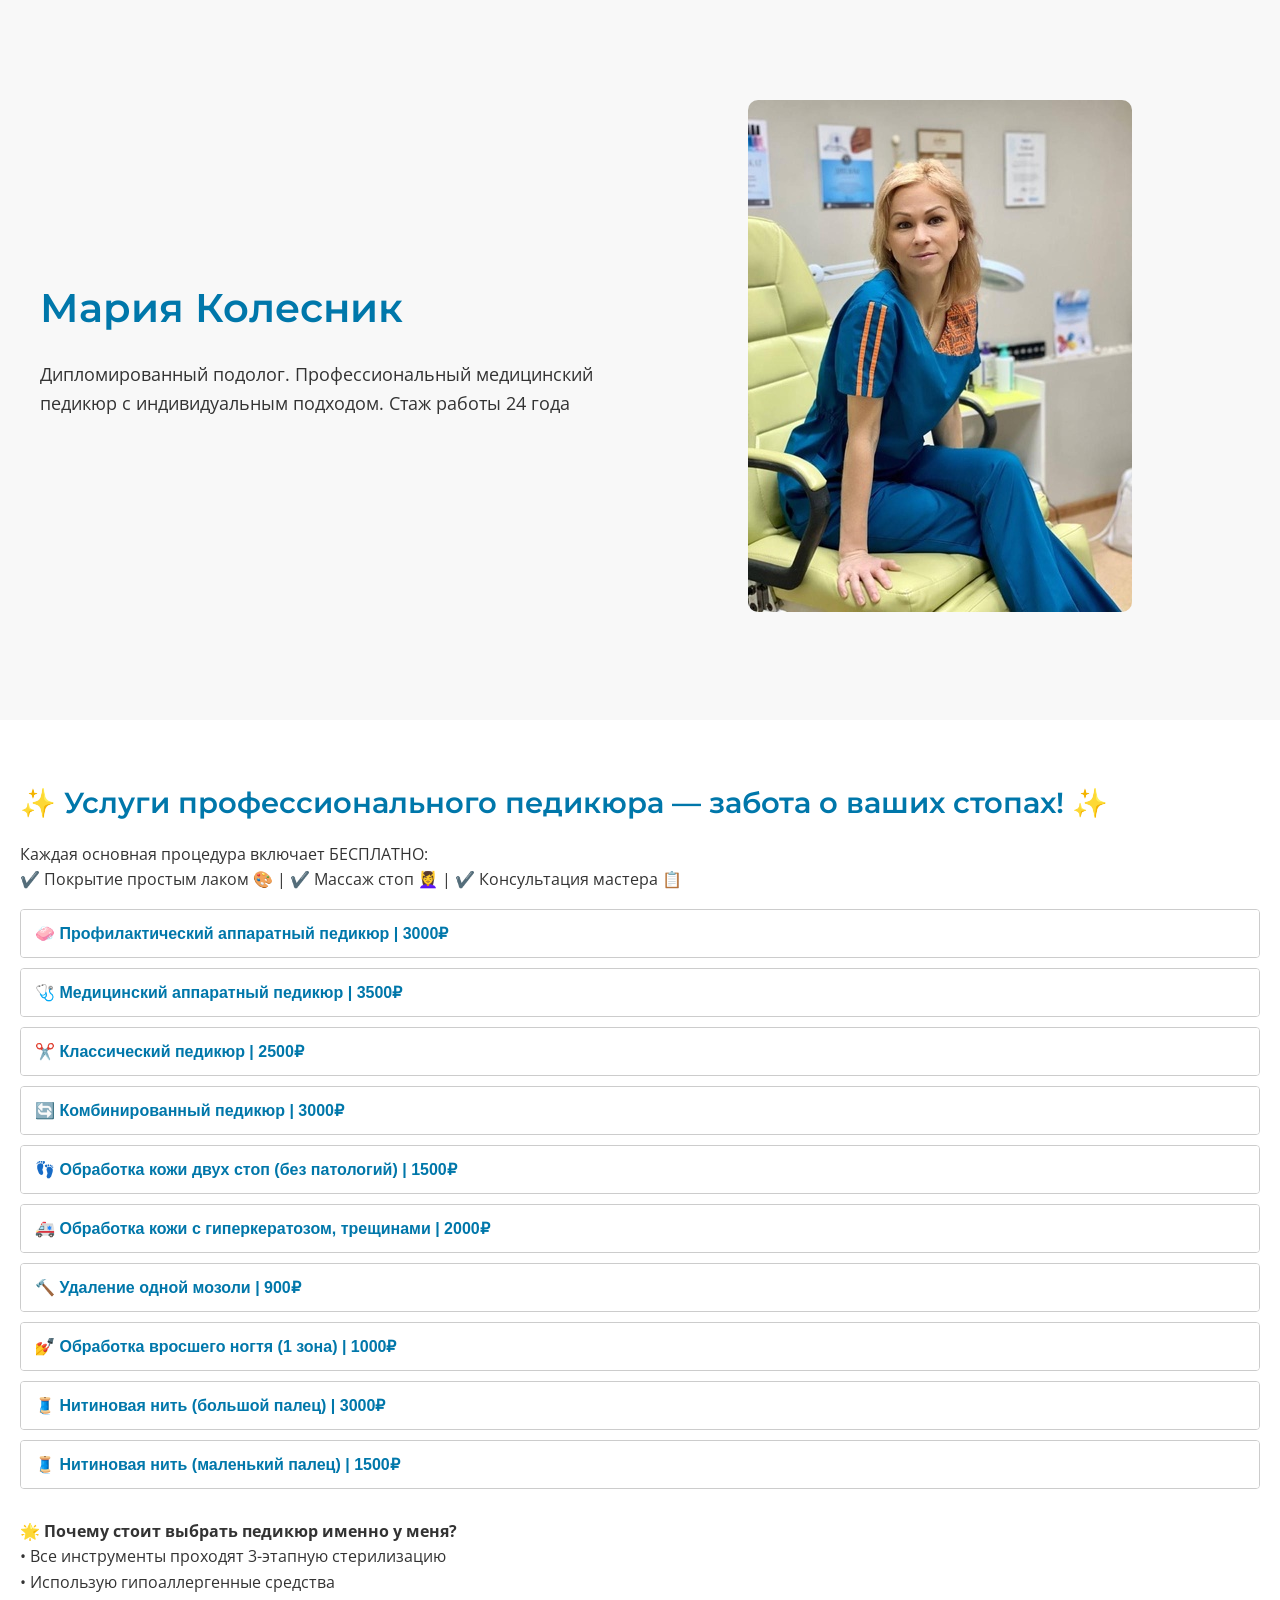
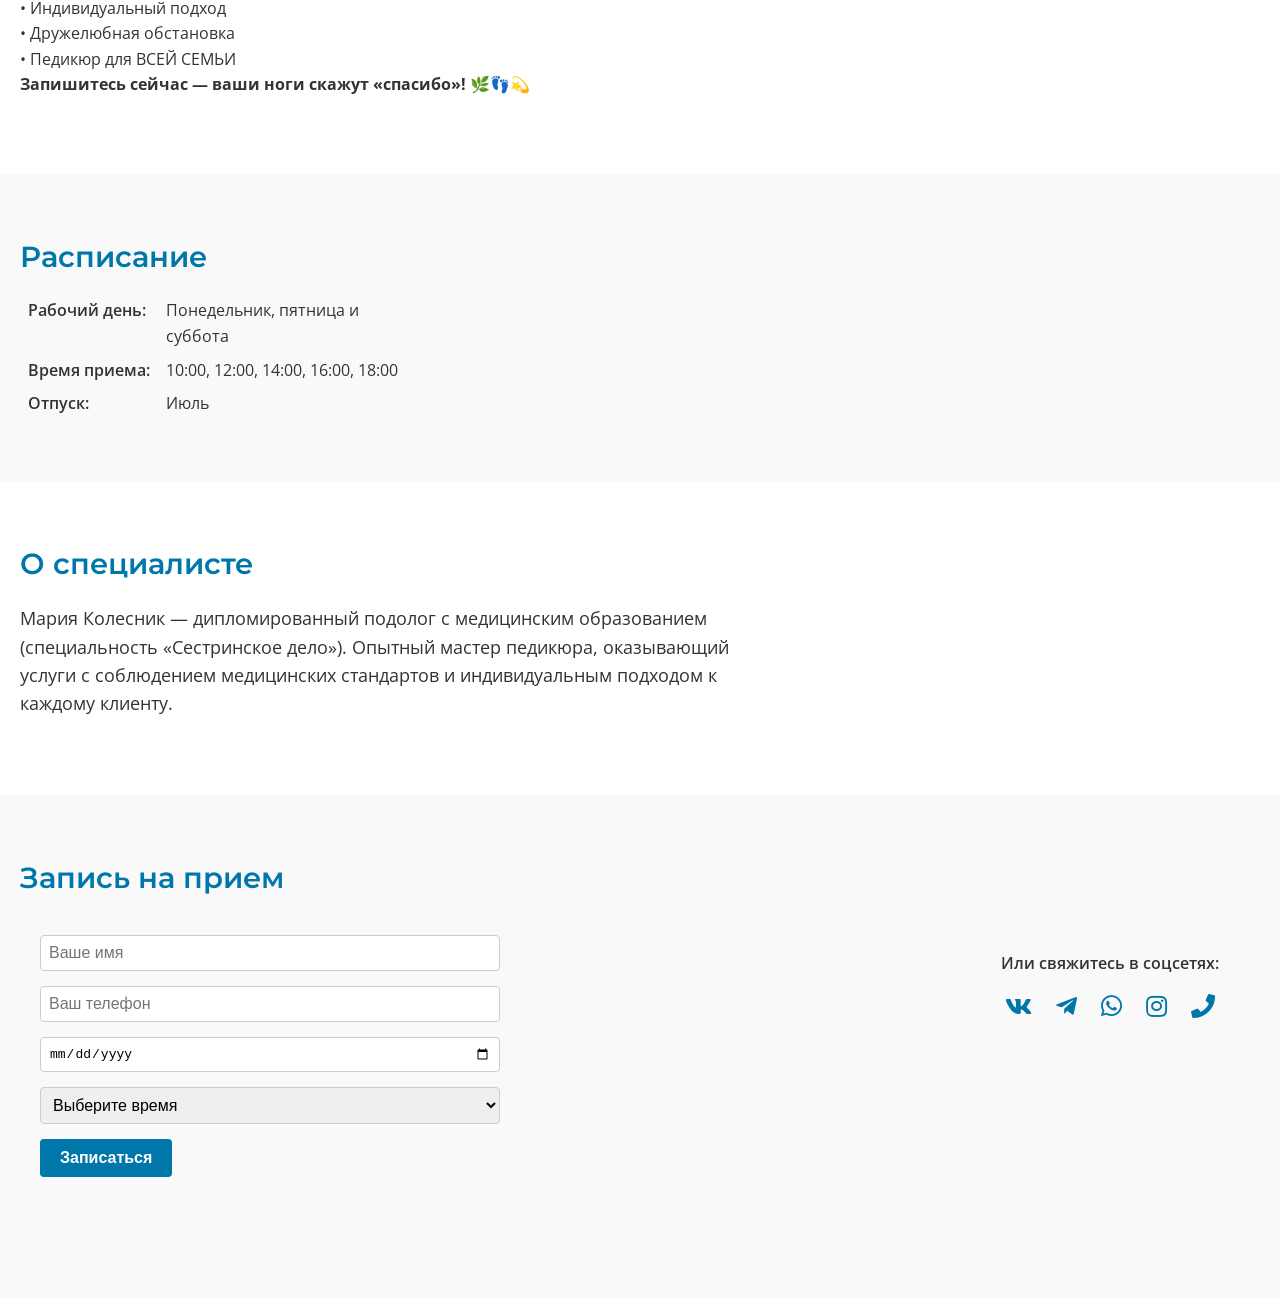
==== main.html @ e8ebe59e "Rename indexmain.html to main.html" ====
<!DOCTYPE html>
<html lang="ru">
<head>
  <meta charset="UTF-8">
  <meta name="viewport" content="width=device-width, initial-scale=1.0">
  <title>Мария – Мастер педикюра</title>
  <!-- Google Fonts -->
  <link href="https://fonts.googleapis.com/css2?family=Montserrat:wght@400;600&family=Open+Sans:wght@400;600&display=swap" rel="stylesheet">
  <!-- Font Awesome -->
  <link rel="stylesheet" href="https://cdnjs.cloudflare.com/ajax/libs/font-awesome/5.15.4/css/all.min.css">
  <!-- Canonical -->
  <link rel="canonical" href="https://masyana90.github.io/price/" />

  <!-- Open Graph (для соцсетей) -->
  <meta property="og:type" content="website" />
  <meta property="og:site_name" content="Записаться на медицинский педикюр" />
  <meta property="og:title" content="Понедельник,Пятница и Суббота с 10 до 20" />
  <meta property="og:description" content="Женский и мужской педикюр во Всеволожске" />
  <meta property="og:image" content="maria.jpg" />
  <meta property="og:image:alt" content="Записаться на медицинский педикюр" />
  <meta property="og:image:width" content="1200" />
  <meta property="og:image:height" content="630" />
  <meta property="og:url" content="https://masyana90.github.io/price/" />

  <!-- Description и Author -->
  <meta name="description" content="Записаться на медицинский педикюр">
  <meta name="author" content="Мария">
  <style>
    /* Reset and base styles */
    * {
      box-sizing: border-box;
    }
    body {
      margin: 0;
      font-family: 'Open Sans', sans-serif;
      color: #333;
      line-height: 1.6;
    }
    h1, h2, h3, h4, h5, h6 {
      margin-top: 0;
      font-family: 'Montserrat', sans-serif;
      color: #0077aa;
    }
    h1 {
      font-size: 2.5em;
      font-weight: 600;
      margin-bottom: 0.5em;
    }
    h2 {
      font-size: 1.8em;
      font-weight: 600;
      margin-bottom: 0.5em;
    }
    h3 {
      font-size: 1.3em;
      font-weight: 600;
      margin-bottom: 0.5em;
    }
    p {
      margin-bottom: 1em;
    }
    section {
      padding: 60px 20px;
    }
    /* Hero section */
    #hero {
      background-color: #f8f8f8;
      display: flex;
      align-items: center;
      justify-content: center;
      flex-wrap: wrap;
      text-align: left;
      padding: 80px 20px;
    }
    #hero .hero-text {
      flex: 1 1 400px;
      min-width: 300px;
      max-width: 600px;
      padding: 20px;
    }
    #hero .hero-text h1 {
      color: #0077aa;
    }
    #hero .hero-text p {
      font-size: 1.1em;
      margin-bottom: 1.5em;
    }
    #hero .hero-image {
      flex: 1 1 400px;
      min-width: 300px;
      text-align: center;
      padding: 20px;
    }
    #hero .hero-image img {
      max-width: 100%;
      height: auto;
      border-radius: 10px;
    }
    /* Services section */
    #services {
      background-color: #ffffff;
    }
    #services .service-list {
      list-style: none;
      padding: 0;
      margin: 0;
      max-width: 600px;
      margin-bottom: 20px;
    }
    #services .service-list li {
      display: flex;
      justify-content: space-between;
      align-items: flex-start;
      padding: 8px 0;
      border-bottom: 1px solid #ddd;
    }
    #services .service-list li span.price {
      font-weight: 600;
      white-space: nowrap;
      margin-left: 20px;
    }
    /* Schedule section */
    #schedule {
      background-color: #f9f9f9;
    }
    #schedule table {
      border-collapse: collapse;
      width: 100%;
      max-width: 400px;
    }
    #schedule table td {
      padding: 4px 8px;
      vertical-align: top;
    }
    #schedule table td:first-child {
      font-weight: 600;
      white-space: nowrap;
    }
    /* About section */
    #about {
      background-color: #ffffff;
      max-width: 800px;
    }
    #about p {
      font-size: 1.1em;
    }
    /* Contact/Booking section */
    #contact {
      background-color: #f9f9f9;
    }
    #contact .contact-container {
      display: flex;
      align-items: flex-start;
      justify-content: space-between;
      flex-wrap: wrap;
    }
    #contact .form-container {
      flex: 1 1 300px;
      max-width: 500px;
      padding: 20px;
    }
    #contact .form-container form {
      display: flex;
      flex-direction: column;
    }
    #contact .form-container label {
      margin-bottom: 5px;
      font-weight: 600;
    }
    #contact .form-container input,
    #contact .form-container select {
      padding: 8px;
      margin-bottom: 15px;
      font-size: 1em;
      border: 1px solid #ccc;
      border-radius: 4px;
    }
    #contact .form-container input[type="text"],
    #contact .form-container input[type="tel"],
    #contact .form-container input[type="date"],
    #contact .form-container select {
      width: 100%;
    }
    #contact .form-container input[type="submit"] {
      background-color: #0077aa;
      color: #fff;
      padding: 10px 20px;
      font-size: 1em;
      font-weight: 600;
      border: none;
      border-radius: 4px;
      cursor: pointer;
      width: fit-content;
    }
    #contact .form-container input[type="submit"]:hover {
      background-color: #005f88;
    }
    #contact .social-container {
      flex: 1 1 200px;
      max-width: 300px;
      padding: 20px;
      text-align: center;
    }
    #contact .social-container p {
      margin-bottom: 10px;
      font-weight: 600;
    }
    #contact .social-container a {
      display: inline-block;
      color: #0077aa;
      font-size: 1.5em;
      margin: 0 10px;
      text-decoration: none;
    }
    #contact .social-container a:hover {
      color: #005f88;
    }
    /* Responsive adjustments */
    @media (max-width: 768px) {
      #hero {
        text-align: center;
      }
      #hero .hero-text {
        max-width: 100%;
      }
      #contact .contact-container {
        flex-direction: column;
        align-items: stretch;
      }
      #contact .social-container {
        text-align: center;
      }
    }
  </style>
</head>
<body>

<!-- Hero Section -->
<section id="hero">
  <div class="hero-text">
    <h1>Мария Колесник</h1>
    <p>Дипломированный подолог. Профессиональный медицинский педикюр с индивидуальным подходом. Стаж работы 24 года</p>
  </div>
  <div class="hero-image">
    <img src="maria.jpg" alt="мастер педикюра">
  </div>
</section>

<!-- Services Section -->
<section id="services">
  <h2>✨ Услуги профессионального педикюра — забота о ваших стопах! ✨</h2>
  <p>Каждая основная процедура включает БЕСПЛАТНО:<br>
    ✔️ Покрытие простым лаком 🎨 | ✔️ Массаж стоп 💆‍♀️ | ✔️ Консультация мастера 📋</p>

  <div class="accordion">
    <div class="accordion-item">
      <button>🧼 Профилактический аппаратный педикюр | 3000₽</button>
      <div class="panel">Аппаратная обработка 10 ногтевых пластин + стопы без боли. Удаление огрубевшей кожи, профилактика вросших ногтей. Идеально для регулярного ухода.</div>
    </div>
    <div class="accordion-item">
      <button>🩺 Медицинский аппаратный педикюр | 3500₽</button>
      <div class="panel">Профессиональная обработка при гиперкератозе, диабетической стопе, псориазе. Безопасно, стерильно, с индивидуальным подбором средств для домашнего ухода.</div>
    </div>
    <div class="accordion-item">
      <button>✂️ Классический педикюр | 2500₽</button>
      <div class="panel">Обработка стоп бритвенным станком + 10 ногтевых пластин. Техника выполнения в лучших традициях классической школы педикюра.</div>
    </div>
    <div class="accordion-item">
      <button>🔄 Комбинированный педикюр | 3000₽</button>
      <div class="panel">Сочетание аппарата + классики. Индивидуальный подход к каждой стопе.</div>
    </div>
    <div class="accordion-item">
      <button>👣 Обработка кожи двух стоп (без патологий) | 1500₽</button>
      <div class="panel">Для тех, кто ценит быстроту и ухоженный вид.</div>
    </div>
    <div class="accordion-item">
      <button>🚑 Обработка кожи с гиперкератозом, трещинами | 2000₽</button>
      <div class="panel">Глубокое удаление натоптышей, проработка трещин, псориаз, ДС. Без обработки ногтей.</div>
    </div>
    <div class="accordion-item">
      <button>🔨 Удаление одной мозоли | 900₽</button>
      <div class="panel">Стержневые, плоские, межпальцевые мозоли.</div>
    </div>
    <div class="accordion-item">
      <button>💅 Обработка вросшего ногтя (1 зона) | 1000₽</button>
      <div class="panel">Корректируем форму, снимаем воспаление.</div>
    </div>
    <div class="accordion-item">
      <button>🧵 Нитиновая нить (большой палец) | 3000₽</button>
      <div class="panel">Коррекция с помощью нитиноловой нити.</div>
    </div>
    <div class="accordion-item">
      <button>🧵 Нитиновая нить (маленький палец) | 1500₽</button>
      <div class="panel">Без боли, не влияет на образ жизни.</div>
    </div>
  </div>

  <p style="margin-top: 30px;">
    🌟 <strong>Почему стоит выбрать педикюр именно у меня?</strong><br>
    • Все инструменты проходят 3-этапную стерилизацию<br>
    • Использую гипоаллергенные средства<br>
    • Индивидуальный подход<br>
    • Дружелюбная обстановка<br>
    • Педикюр для ВСЕЙ СЕМЬИ<br>
    <strong>Запишитесь сейчас — ваши ноги скажут «спасибо»! 🌿👣💫</strong>
  </p>
</section>

<style>
  .accordion .accordion-item {
    margin-bottom: 10px;
    border: 1px solid #ccc;
    border-radius: 4px;
    overflow: hidden;
  }

  .accordion button {
    background-color: #fff;
    color: #0077aa;
    font-weight: bold;
    font-size: 1em;
    padding: 14px;
    width: 100%;
    text-align: left;
    border: none;
    outline: none;
    cursor: pointer;
    transition: background-color 0.2s ease;
  }

  .accordion button:hover {
    background-color: #f1f1f1;
  }

  .accordion .panel {
    padding: 0 14px 14px 14px;
    background-color: #fff;
    display: none;
    font-size: 0.95em;
    line-height: 1.4;
    color: #333;
  }

  .accordion .active + .panel {
    display: block;
  }
</style>

<script>
  document.querySelectorAll('.accordion button').forEach(btn => {
    btn.addEventListener('click', function () {
      const panel = this.nextElementSibling;
      const isOpen = this.classList.contains('active');

      document.querySelectorAll('.accordion button').forEach(b => b.classList.remove('active'));
      document.querySelectorAll('.accordion .panel').forEach(p => p.style.display = 'none');

      if (!isOpen) {
        this.classList.add('active');
        panel.style.display = 'block';
      }
    });
  });
</script>


<!-- Schedule Section -->
<section id="schedule">
  <h2>Расписание</h2>
  <table>
    <tr><td>Рабочий день:</td><td>Понедельник, пятница и суббота</td></tr>
    <tr><td>Время приема:</td><td>10:00, 12:00, 14:00, 16:00, 18:00</td></tr>
    <tr><td>Отпуск:</td><td>Июль</td></tr>
  </table>
</section>

<!-- About Section -->
<section id="about">
  <h2>О специалисте</h2>
  <p>Мария Колесник — дипломированный подолог с медицинским образованием (специальность «Сестринское дело»). Опытный мастер педикюра, оказывающий услуги с соблюдением медицинских стандартов и индивидуальным подходом к каждому клиенту.</p>
</section>

<!-- Contact & Booking Section -->
<section id="contact">
  <h2>Запись на прием</h2>
  <div class="contact-container">
    <div class="form-container">
      <form id="tg-form">
        <input type="text" name="name" placeholder="Ваше имя" required />
        <input type="tel" name="phone" placeholder="Ваш телефон" required />
        <input type="date" name="date" id="date" required />
        <select name="time" required>
          <option disabled selected>Выберите время</option>
          <option>10:00</option><option>12:00</option><option>14:00</option><option>16:00</option><option>18:00</option>
        </select>
        <input type="submit" value="Записаться" />
        <p id="status" style="margin-top: 10px; color: green;"></p>
      </form>

    </div>
    <div class="social-container">
      <p>Или свяжитесь в соцсетях:</p>
      <a href="https://vk.com/maria_masyana" target="_blank" aria-label="VK"><i class="fab fa-vk"></i></a>
      <a href="https://telegram.me/Maria_Masyana" target="_blank" aria-label="Telegram"><i class="fab fa-telegram-plane"></i></a>
      <a href="https://wa.me/79215774616" target="_blank" aria-label="WhatsApp"><i class="fab fa-whatsapp"></i></a>
      <a href="https://www.instagram.com/manyunya_kol" target="_blank" aria-label="Instagram"><i class="fab fa-instagram"></i></a>
      <a href="tel:+79215774616" target="_blank" aria-label="Phone"><i class="fa fa-phone"></i></a>
    </div>
  </div>
</section>

<script>
  const allowedDays = [1, 5, 6]; // Пн, Пт, Сб

  document.getElementById("date").addEventListener("input", function () {
    const day = new Date(this.value).getDay();
    if (!allowedDays.includes(day)) {
      alert("Вы можете записаться только на понедельник, пятницу или субботу.");
      this.value = "";
    }
  });

  document.getElementById("tg-form").addEventListener("submit", function(e) {
    e.preventDefault();

    const name = this.name.value.trim();
    const phone = this.phone.value.trim();
    const date = this.date.value;
    const time = this.time.value;

    const message = `🦶 Запись на педикюр:\n👤 Имя: ${name}\n📞 Телефон: ${phone}\n📅 Дата: ${date}\n⏰ Время: ${time}`;

    fetch("https://api.telegram.org/bot7673985541:AAH2PnkO-TW1i09ZSHFwMLa7Gj8NghOZi14/sendMessage", {
      method: "POST",
      headers: { "Content-Type": "application/json" },
      body: JSON.stringify({
        chat_id: "2091631815",
        text: message
      })
    })
            .then(res => {
              if (res.ok) {
                document.getElementById("status").textContent = "✅ Запрос отправлен!";
                this.reset();
              } else {
                document.getElementById("status").textContent = "❌ Ошибка при отправке.";
              }
            })
            .catch(() => {
              document.getElementById("status").textContent = "❌ Не удалось отправить сообщение.";
            });
  });
</script>


</body>
</html>
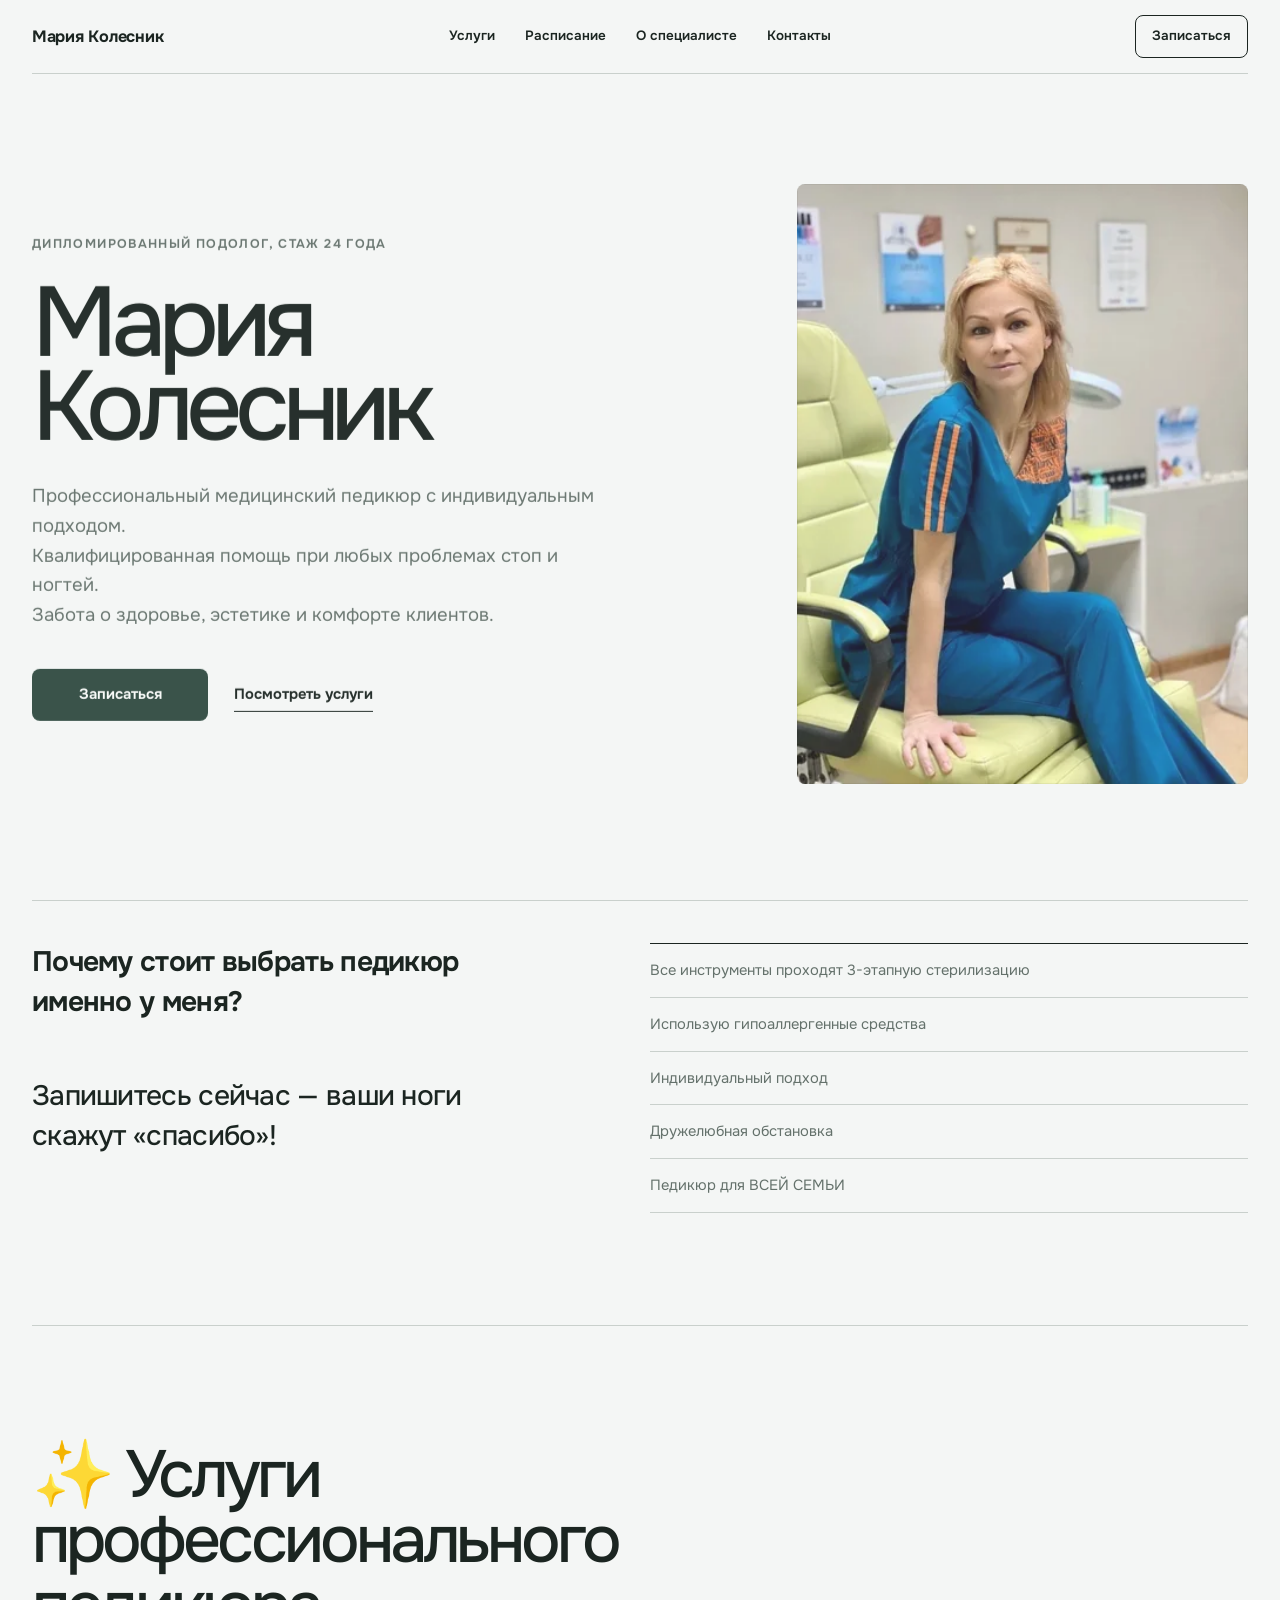
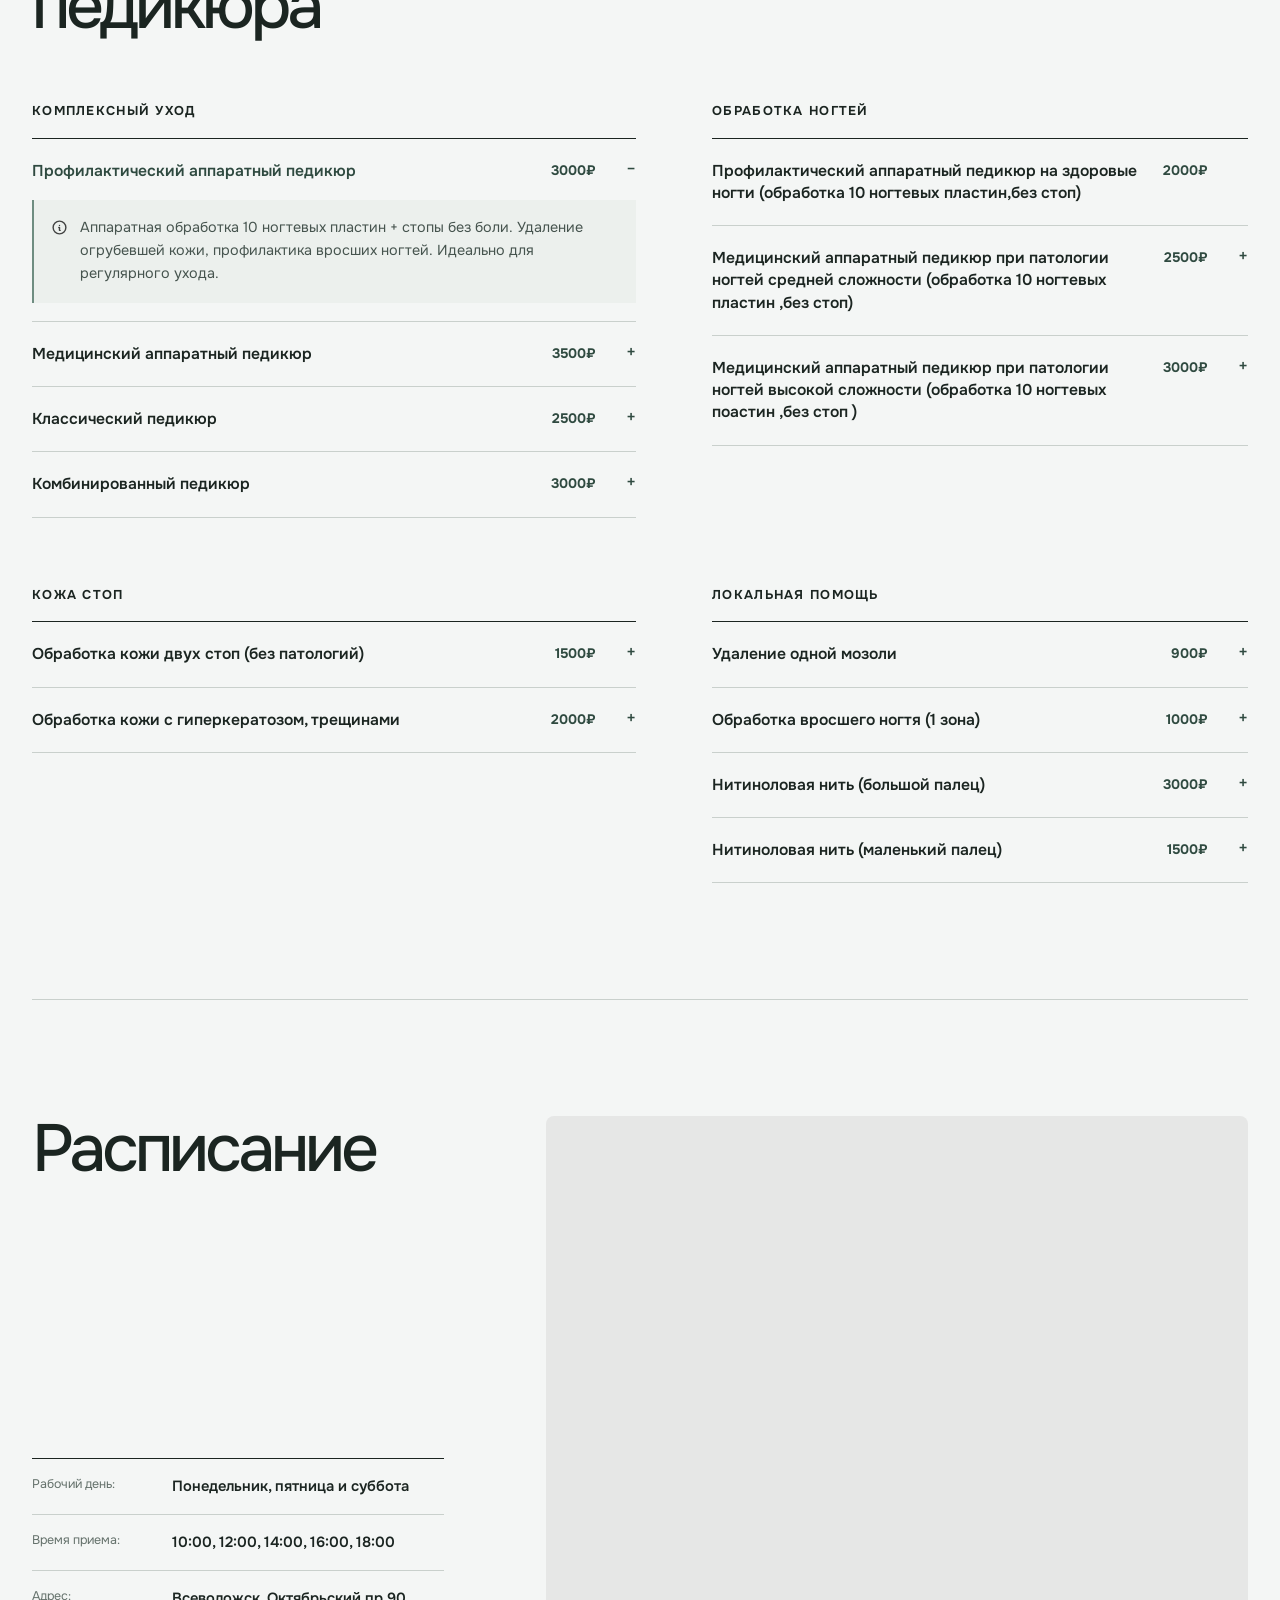
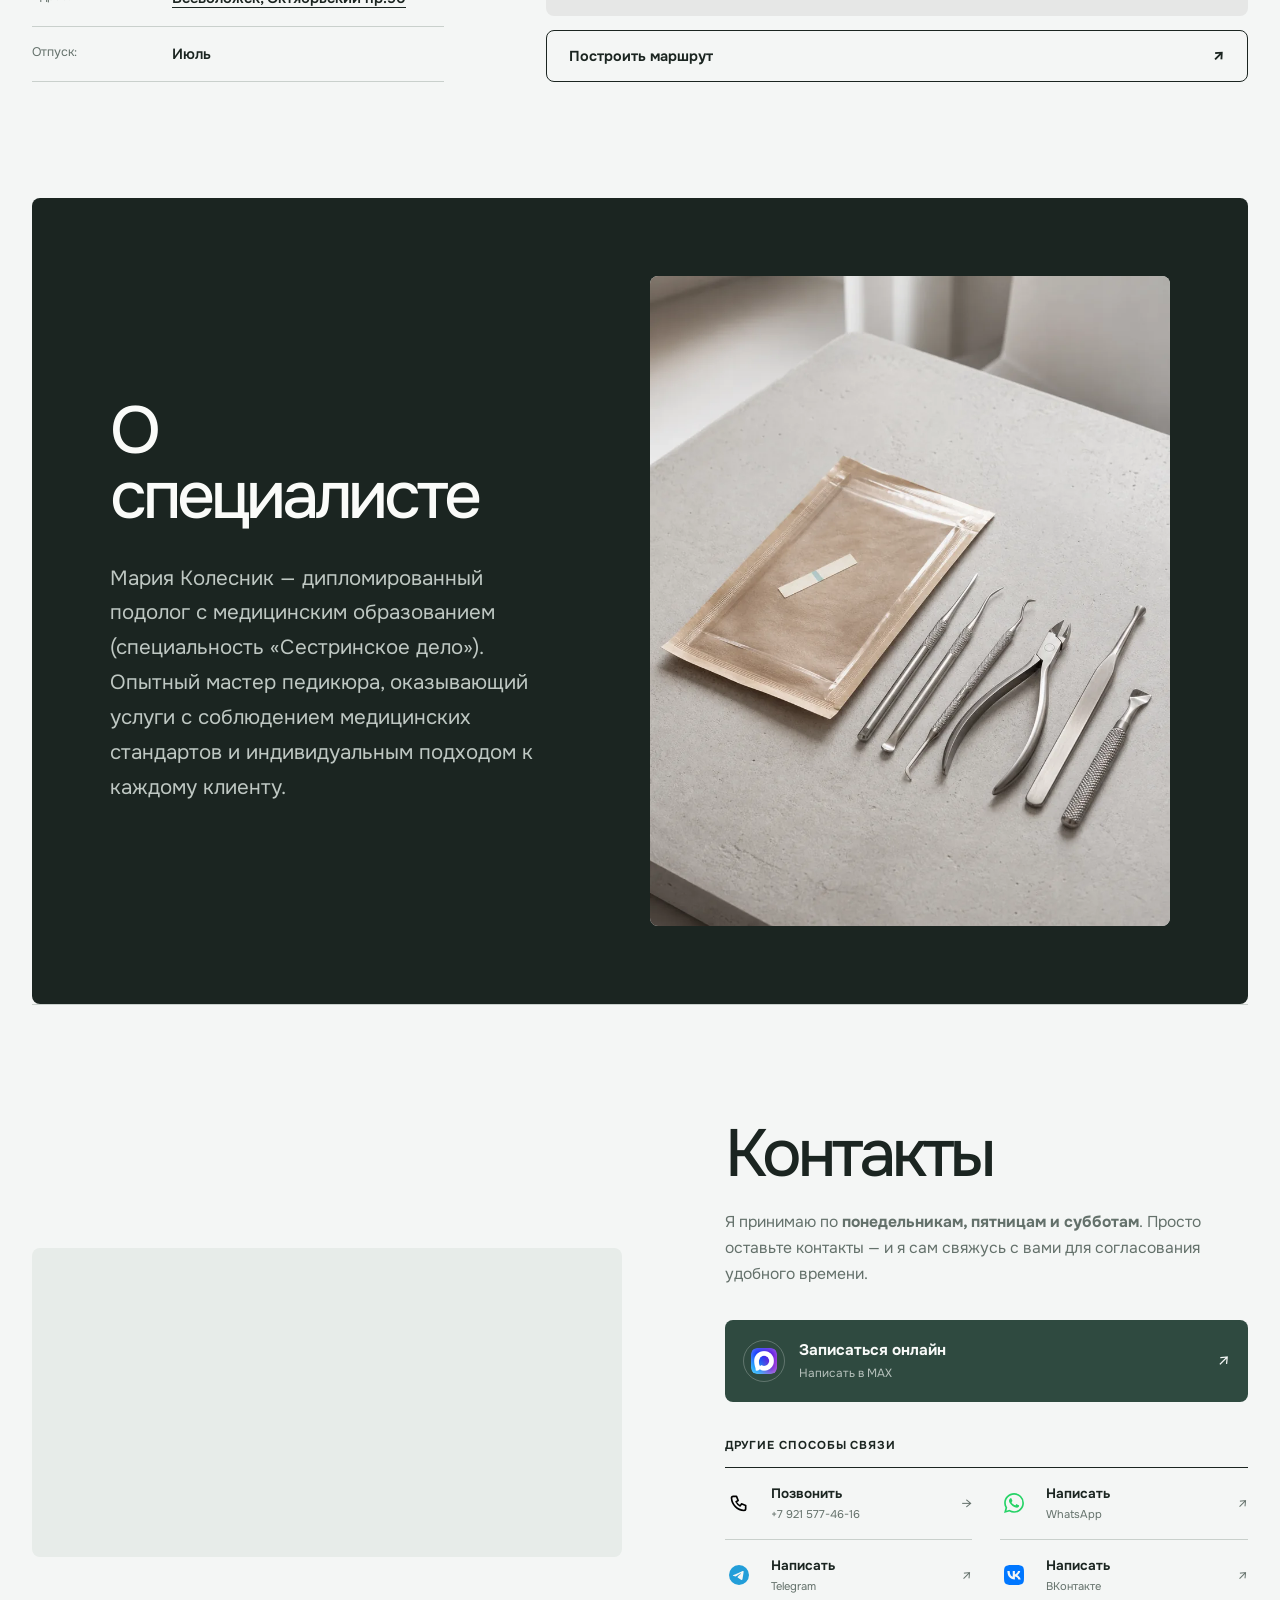
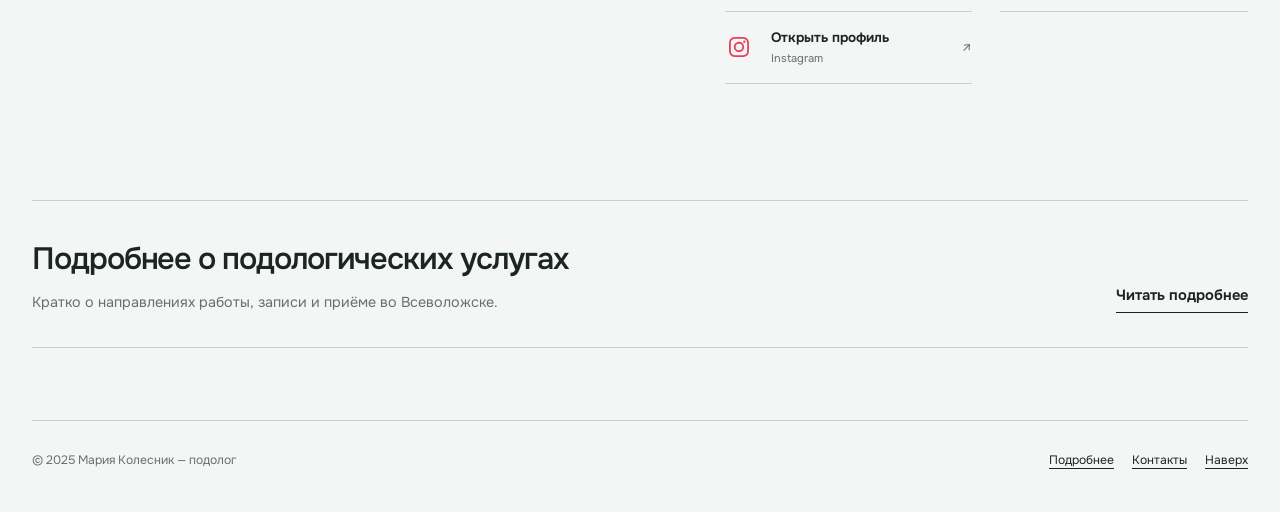
==== commit 227985ec: "update site" ====
--- a/main.html
+++ b/main.html
@@ -3,455 +3,11 @@
 <head>
   <meta charset="UTF-8">
   <meta name="viewport" content="width=device-width, initial-scale=1.0">
-  <title>Мария – Мастер педикюра</title>
-  <!-- Google Fonts -->
-  <link href="https://fonts.googleapis.com/css2?family=Montserrat:wght@400;600&family=Open+Sans:wght@400;600&display=swap" rel="stylesheet">
-  <!-- Font Awesome -->
-  <link rel="stylesheet" href="https://cdnjs.cloudflare.com/ajax/libs/font-awesome/5.15.4/css/all.min.css">
-  <!-- Canonical -->
-  <link rel="canonical" href="https://masyana90.github.io/price/" />
-
-  <!-- Open Graph (для соцсетей) -->
-  <meta property="og:type" content="website" />
-  <meta property="og:site_name" content="Записаться на медицинский педикюр" />
-  <meta property="og:title" content="Понедельник,Пятница и Суббота с 10 до 20" />
-  <meta property="og:description" content="Женский и мужской педикюр во Всеволожске" />
-  <meta property="og:image" content="maria.jpg" />
-  <meta property="og:image:alt" content="Записаться на медицинский педикюр" />
-  <meta property="og:image:width" content="1200" />
-  <meta property="og:image:height" content="630" />
-  <meta property="og:url" content="https://masyana90.github.io/price/" />
-
-  <!-- Description и Author -->
-  <meta name="description" content="Записаться на медицинский педикюр">
-  <meta name="author" content="Мария">
-  <style>
-    /* Reset and base styles */
-    * {
-      box-sizing: border-box;
-    }
-    body {
-      margin: 0;
-      font-family: 'Open Sans', sans-serif;
-      color: #333;
-      line-height: 1.6;
-    }
-    h1, h2, h3, h4, h5, h6 {
-      margin-top: 0;
-      font-family: 'Montserrat', sans-serif;
-      color: #0077aa;
-    }
-    h1 {
-      font-size: 2.5em;
-      font-weight: 600;
-      margin-bottom: 0.5em;
-    }
-    h2 {
-      font-size: 1.8em;
-      font-weight: 600;
-      margin-bottom: 0.5em;
-    }
-    h3 {
-      font-size: 1.3em;
-      font-weight: 600;
-      margin-bottom: 0.5em;
-    }
-    p {
-      margin-bottom: 1em;
-    }
-    section {
-      padding: 60px 20px;
-    }
-    /* Hero section */
-    #hero {
-      background-color: #f8f8f8;
-      display: flex;
-      align-items: center;
-      justify-content: center;
-      flex-wrap: wrap;
-      text-align: left;
-      padding: 80px 20px;
-    }
-    #hero .hero-text {
-      flex: 1 1 400px;
-      min-width: 300px;
-      max-width: 600px;
-      padding: 20px;
-    }
-    #hero .hero-text h1 {
-      color: #0077aa;
-    }
-    #hero .hero-text p {
-      font-size: 1.1em;
-      margin-bottom: 1.5em;
-    }
-    #hero .hero-image {
-      flex: 1 1 400px;
-      min-width: 300px;
-      text-align: center;
-      padding: 20px;
-    }
-    #hero .hero-image img {
-      max-width: 100%;
-      height: auto;
-      border-radius: 10px;
-    }
-    /* Services section */
-    #services {
-      background-color: #ffffff;
-    }
-    #services .service-list {
-      list-style: none;
-      padding: 0;
-      margin: 0;
-      max-width: 600px;
-      margin-bottom: 20px;
-    }
-    #services .service-list li {
-      display: flex;
-      justify-content: space-between;
-      align-items: flex-start;
-      padding: 8px 0;
-      border-bottom: 1px solid #ddd;
-    }
-    #services .service-list li span.price {
-      font-weight: 600;
-      white-space: nowrap;
-      margin-left: 20px;
-    }
-    /* Schedule section */
-    #schedule {
-      background-color: #f9f9f9;
-    }
-    #schedule table {
-      border-collapse: collapse;
-      width: 100%;
-      max-width: 400px;
-    }
-    #schedule table td {
-      padding: 4px 8px;
-      vertical-align: top;
-    }
-    #schedule table td:first-child {
-      font-weight: 600;
-      white-space: nowrap;
-    }
-    /* About section */
-    #about {
-      background-color: #ffffff;
-      max-width: 800px;
-    }
-    #about p {
-      font-size: 1.1em;
-    }
-    /* Contact/Booking section */
-    #contact {
-      background-color: #f9f9f9;
-    }
-    #contact .contact-container {
-      display: flex;
-      align-items: flex-start;
-      justify-content: space-between;
-      flex-wrap: wrap;
-    }
-    #contact .form-container {
-      flex: 1 1 300px;
-      max-width: 500px;
-      padding: 20px;
-    }
-    #contact .form-container form {
-      display: flex;
-      flex-direction: column;
-    }
-    #contact .form-container label {
-      margin-bottom: 5px;
-      font-weight: 600;
-    }
-    #contact .form-container input,
-    #contact .form-container select {
-      padding: 8px;
-      margin-bottom: 15px;
-      font-size: 1em;
-      border: 1px solid #ccc;
-      border-radius: 4px;
-    }
-    #contact .form-container input[type="text"],
-    #contact .form-container input[type="tel"],
-    #contact .form-container input[type="date"],
-    #contact .form-container select {
-      width: 100%;
-    }
-    #contact .form-container input[type="submit"] {
-      background-color: #0077aa;
-      color: #fff;
-      padding: 10px 20px;
-      font-size: 1em;
-      font-weight: 600;
-      border: none;
-      border-radius: 4px;
-      cursor: pointer;
-      width: fit-content;
-    }
-    #contact .form-container input[type="submit"]:hover {
-      background-color: #005f88;
-    }
-    #contact .social-container {
-      flex: 1 1 200px;
-      max-width: 300px;
-      padding: 20px;
-      text-align: center;
-    }
-    #contact .social-container p {
-      margin-bottom: 10px;
-      font-weight: 600;
-    }
-    #contact .social-container a {
-      display: inline-block;
-      color: #0077aa;
-      font-size: 1.5em;
-      margin: 0 10px;
-      text-decoration: none;
-    }
-    #contact .social-container a:hover {
-      color: #005f88;
-    }
-    /* Responsive adjustments */
-    @media (max-width: 768px) {
-      #hero {
-        text-align: center;
-      }
-      #hero .hero-text {
-        max-width: 100%;
-      }
-      #contact .contact-container {
-        flex-direction: column;
-        align-items: stretch;
-      }
-      #contact .social-container {
-        text-align: center;
-      }
-    }
-  </style>
+  <meta http-equiv="refresh" content="0; url=index.html">
+  <link rel="canonical" href="https://masyana90.github.io/price/">
+  <title>Мария Колесник | Подолог во Всеволожске</title>
 </head>
 <body>
-
-<!-- Hero Section -->
-<section id="hero">
-  <div class="hero-text">
-    <h1>Мария Колесник</h1>
-    <p>Дипломированный подолог. Профессиональный медицинский педикюр с индивидуальным подходом. Стаж работы 24 года</p>
-  </div>
-  <div class="hero-image">
-    <img src="maria.jpg" alt="мастер педикюра">
-  </div>
-</section>
-
-<!-- Services Section -->
-<section id="services">
-  <h2>✨ Услуги профессионального педикюра — забота о ваших стопах! ✨</h2>
-  <p>Каждая основная процедура включает БЕСПЛАТНО:<br>
-    ✔️ Покрытие простым лаком 🎨 | ✔️ Массаж стоп 💆‍♀️ | ✔️ Консультация мастера 📋</p>
-
-  <div class="accordion">
-    <div class="accordion-item">
-      <button>🧼 Профилактический аппаратный педикюр | 3000₽</button>
-      <div class="panel">Аппаратная обработка 10 ногтевых пластин + стопы без боли. Удаление огрубевшей кожи, профилактика вросших ногтей. Идеально для регулярного ухода.</div>
-    </div>
-    <div class="accordion-item">
-      <button>🩺 Медицинский аппаратный педикюр | 3500₽</button>
-      <div class="panel">Профессиональная обработка при гиперкератозе, диабетической стопе, псориазе. Безопасно, стерильно, с индивидуальным подбором средств для домашнего ухода.</div>
-    </div>
-    <div class="accordion-item">
-      <button>✂️ Классический педикюр | 2500₽</button>
-      <div class="panel">Обработка стоп бритвенным станком + 10 ногтевых пластин. Техника выполнения в лучших традициях классической школы педикюра.</div>
-    </div>
-    <div class="accordion-item">
-      <button>🔄 Комбинированный педикюр | 3000₽</button>
-      <div class="panel">Сочетание аппарата + классики. Индивидуальный подход к каждой стопе.</div>
-    </div>
-    <div class="accordion-item">
-      <button>👣 Обработка кожи двух стоп (без патологий) | 1500₽</button>
-      <div class="panel">Для тех, кто ценит быстроту и ухоженный вид.</div>
-    </div>
-    <div class="accordion-item">
-      <button>🚑 Обработка кожи с гиперкератозом, трещинами | 2000₽</button>
-      <div class="panel">Глубокое удаление натоптышей, проработка трещин, псориаз, ДС. Без обработки ногтей.</div>
-    </div>
-    <div class="accordion-item">
-      <button>🔨 Удаление одной мозоли | 900₽</button>
-      <div class="panel">Стержневые, плоские, межпальцевые мозоли.</div>
-    </div>
-    <div class="accordion-item">
-      <button>💅 Обработка вросшего ногтя (1 зона) | 1000₽</button>
-      <div class="panel">Корректируем форму, снимаем воспаление.</div>
-    </div>
-    <div class="accordion-item">
-      <button>🧵 Нитиновая нить (большой палец) | 3000₽</button>
-      <div class="panel">Коррекция с помощью нитиноловой нити.</div>
-    </div>
-    <div class="accordion-item">
-      <button>🧵 Нитиновая нить (маленький палец) | 1500₽</button>
-      <div class="panel">Без боли, не влияет на образ жизни.</div>
-    </div>
-  </div>
-
-  <p style="margin-top: 30px;">
-    🌟 <strong>Почему стоит выбрать педикюр именно у меня?</strong><br>
-    • Все инструменты проходят 3-этапную стерилизацию<br>
-    • Использую гипоаллергенные средства<br>
-    • Индивидуальный подход<br>
-    • Дружелюбная обстановка<br>
-    • Педикюр для ВСЕЙ СЕМЬИ<br>
-    <strong>Запишитесь сейчас — ваши ноги скажут «спасибо»! 🌿👣💫</strong>
-  </p>
-</section>
-
-<style>
-  .accordion .accordion-item {
-    margin-bottom: 10px;
-    border: 1px solid #ccc;
-    border-radius: 4px;
-    overflow: hidden;
-  }
-
-  .accordion button {
-    background-color: #fff;
-    color: #0077aa;
-    font-weight: bold;
-    font-size: 1em;
-    padding: 14px;
-    width: 100%;
-    text-align: left;
-    border: none;
-    outline: none;
-    cursor: pointer;
-    transition: background-color 0.2s ease;
-  }
-
-  .accordion button:hover {
-    background-color: #f1f1f1;
-  }
-
-  .accordion .panel {
-    padding: 0 14px 14px 14px;
-    background-color: #fff;
-    display: none;
-    font-size: 0.95em;
-    line-height: 1.4;
-    color: #333;
-  }
-
-  .accordion .active + .panel {
-    display: block;
-  }
-</style>
-
-<script>
-  document.querySelectorAll('.accordion button').forEach(btn => {
-    btn.addEventListener('click', function () {
-      const panel = this.nextElementSibling;
-      const isOpen = this.classList.contains('active');
-
-      document.querySelectorAll('.accordion button').forEach(b => b.classList.remove('active'));
-      document.querySelectorAll('.accordion .panel').forEach(p => p.style.display = 'none');
-
-      if (!isOpen) {
-        this.classList.add('active');
-        panel.style.display = 'block';
-      }
-    });
-  });
-</script>
-
-
-<!-- Schedule Section -->
-<section id="schedule">
-  <h2>Расписание</h2>
-  <table>
-    <tr><td>Рабочий день:</td><td>Понедельник, пятница и суббота</td></tr>
-    <tr><td>Время приема:</td><td>10:00, 12:00, 14:00, 16:00, 18:00</td></tr>
-    <tr><td>Отпуск:</td><td>Июль</td></tr>
-  </table>
-</section>
-
-<!-- About Section -->
-<section id="about">
-  <h2>О специалисте</h2>
-  <p>Мария Колесник — дипломированный подолог с медицинским образованием (специальность «Сестринское дело»). Опытный мастер педикюра, оказывающий услуги с соблюдением медицинских стандартов и индивидуальным подходом к каждому клиенту.</p>
-</section>
-
-<!-- Contact & Booking Section -->
-<section id="contact">
-  <h2>Запись на прием</h2>
-  <div class="contact-container">
-    <div class="form-container">
-      <form id="tg-form">
-        <input type="text" name="name" placeholder="Ваше имя" required />
-        <input type="tel" name="phone" placeholder="Ваш телефон" required />
-        <input type="date" name="date" id="date" required />
-        <select name="time" required>
-          <option disabled selected>Выберите время</option>
-          <option>10:00</option><option>12:00</option><option>14:00</option><option>16:00</option><option>18:00</option>
-        </select>
-        <input type="submit" value="Записаться" />
-        <p id="status" style="margin-top: 10px; color: green;"></p>
-      </form>
-
-    </div>
-    <div class="social-container">
-      <p>Или свяжитесь в соцсетях:</p>
-      <a href="https://vk.com/maria_masyana" target="_blank" aria-label="VK"><i class="fab fa-vk"></i></a>
-      <a href="https://telegram.me/Maria_Masyana" target="_blank" aria-label="Telegram"><i class="fab fa-telegram-plane"></i></a>
-      <a href="https://wa.me/79215774616" target="_blank" aria-label="WhatsApp"><i class="fab fa-whatsapp"></i></a>
-      <a href="https://www.instagram.com/manyunya_kol" target="_blank" aria-label="Instagram"><i class="fab fa-instagram"></i></a>
-      <a href="tel:+79215774616" target="_blank" aria-label="Phone"><i class="fa fa-phone"></i></a>
-    </div>
-  </div>
-</section>
-
-<script>
-  const allowedDays = [1, 5, 6]; // Пн, Пт, Сб
-
-  document.getElementById("date").addEventListener("input", function () {
-    const day = new Date(this.value).getDay();
-    if (!allowedDays.includes(day)) {
-      alert("Вы можете записаться только на понедельник, пятницу или субботу.");
-      this.value = "";
-    }
-  });
-
-  document.getElementById("tg-form").addEventListener("submit", function(e) {
-    e.preventDefault();
-
-    const name = this.name.value.trim();
-    const phone = this.phone.value.trim();
-    const date = this.date.value;
-    const time = this.time.value;
-
-    const message = `🦶 Запись на педикюр:\n👤 Имя: ${name}\n📞 Телефон: ${phone}\n📅 Дата: ${date}\n⏰ Время: ${time}`;
-
-    fetch("https://api.telegram.org/bot7673985541:AAH2PnkO-TW1i09ZSHFwMLa7Gj8NghOZi14/sendMessage", {
-      method: "POST",
-      headers: { "Content-Type": "application/json" },
-      body: JSON.stringify({
-        chat_id: "2091631815",
-        text: message
-      })
-    })
-            .then(res => {
-              if (res.ok) {
-                document.getElementById("status").textContent = "✅ Запрос отправлен!";
-                this.reset();
-              } else {
-                document.getElementById("status").textContent = "❌ Ошибка при отправке.";
-              }
-            })
-            .catch(() => {
-              document.getElementById("status").textContent = "❌ Не удалось отправить сообщение.";
-            });
-  });
-</script>
-
-
+  <p><a href="index.html">Перейти на главную страницу</a></p>
 </body>
 </html>
